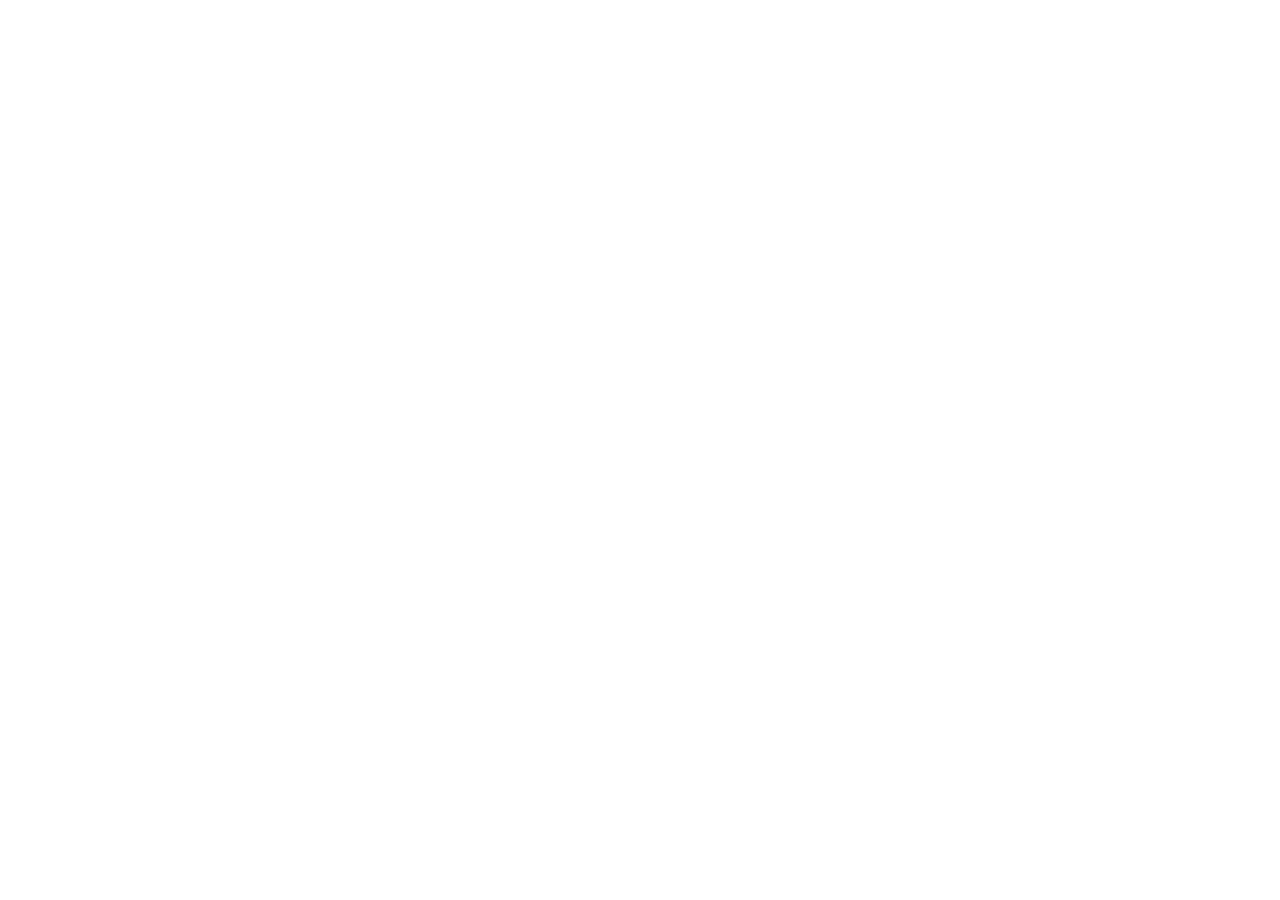
==== index.html @ 736afd5d "Esqueleto" ====
<!DOCTYPE html>
<html>
<head lang="en">
    <meta charset="UTF-8">
    <title>Turnbox - Turnos Online</title>

    <link href="css/main.css" rel="stylesheet">
    <link href="bower_components/font-awesome/css/font-awesome.min.css" rel="stylesheet">
    <link href="bower_components/animate.css/animate.min.css" rel="stylesheet">
</head>
<body>
    <div data-ng-controller="AppCtrl">
        <section id="navbar" class="no-print" data-ng-include="'views/navbar.html'"></section>

        <section data-ui-view class="view-container"></section>
    </div>

    <!-- VENDORS -->
    <script type="text/javascript" src="bower_components/jquery/dist/jquery.min.js"></script>
    <script type="text/javascript" src="bower_components/bootstrap/dist/js/bootstrap.min.js"></script>
    <script type="text/javascript" src="bower_components/angular/angular.min.js"></script>
    <script type="text/javascript" src="bower_components/angular-ui-router/release/angular-ui-router.min.js"></script>

    <script type="text/javascript" src="js/app.js"></script>
    <script type="text/javascript" src="js/shared/main.js"></script>

    <script type="text/javascript" src="js/routes.js"></script>
</body>
</html>
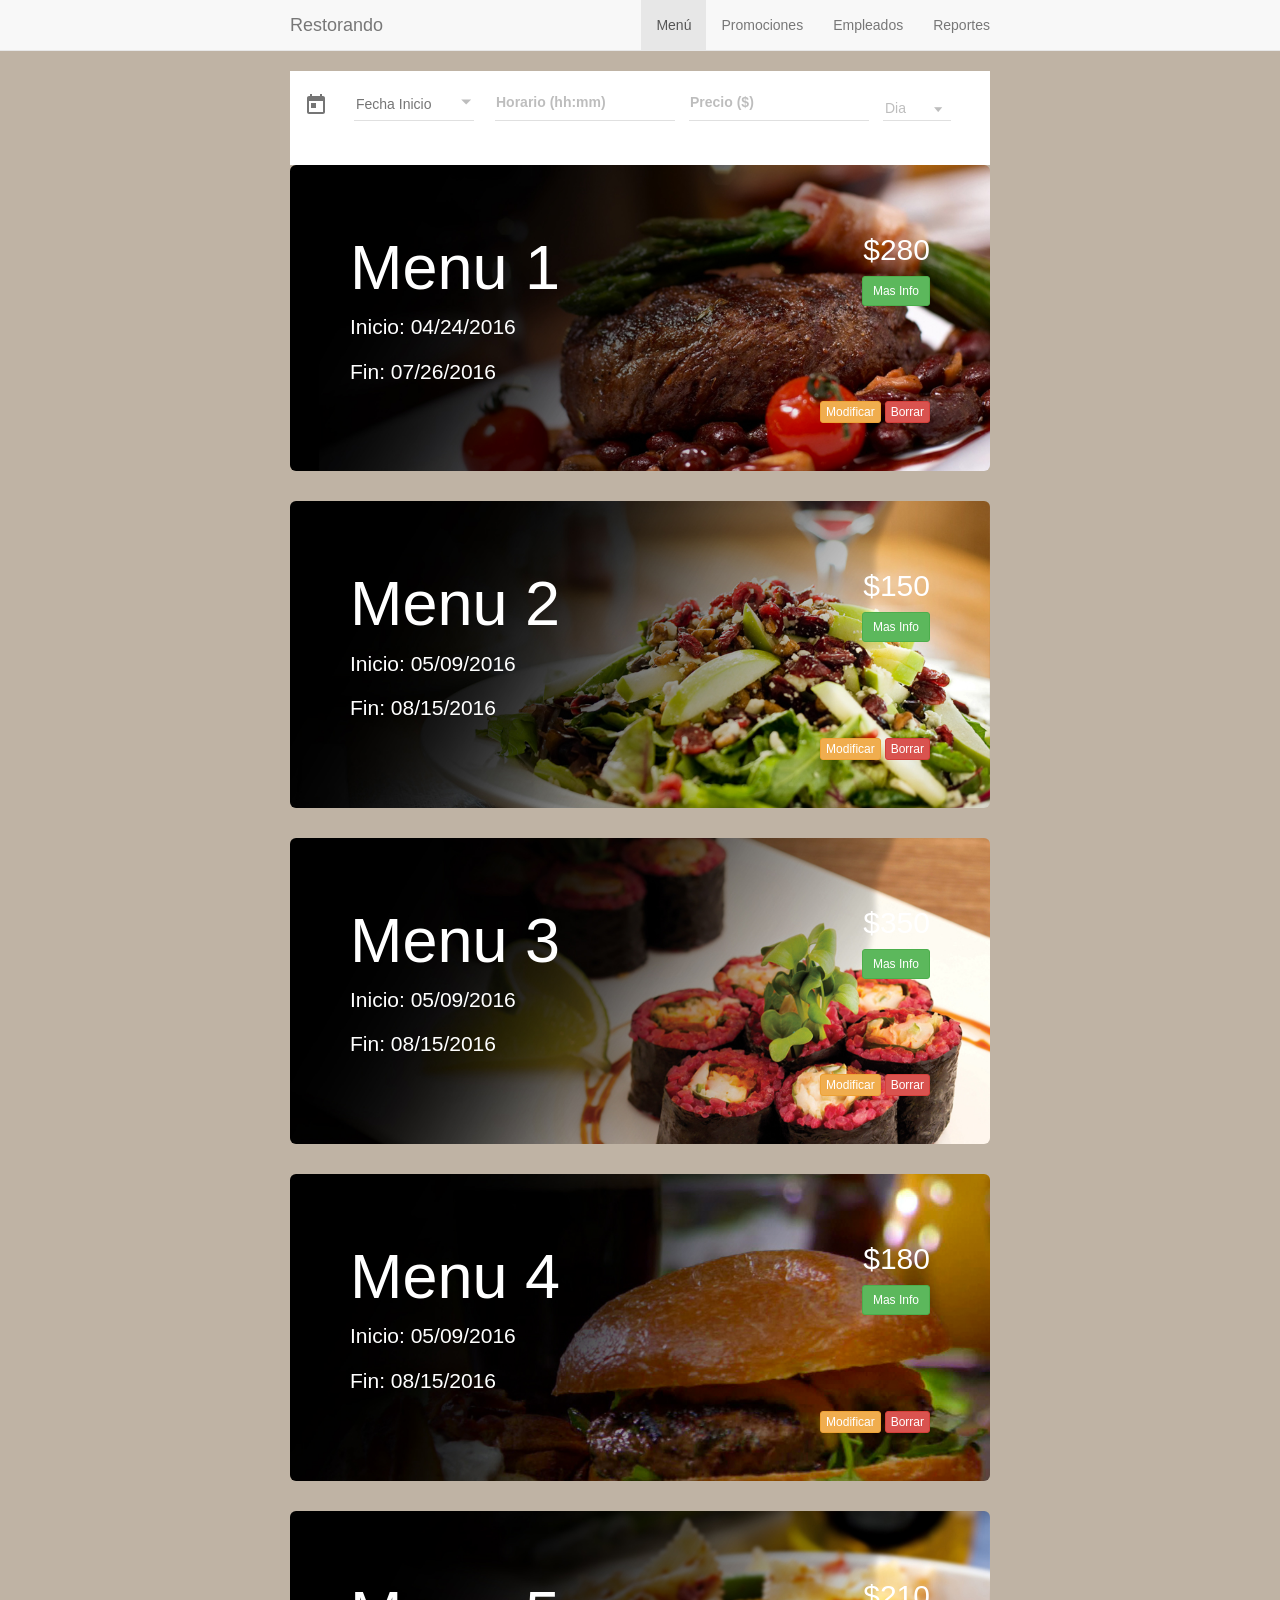
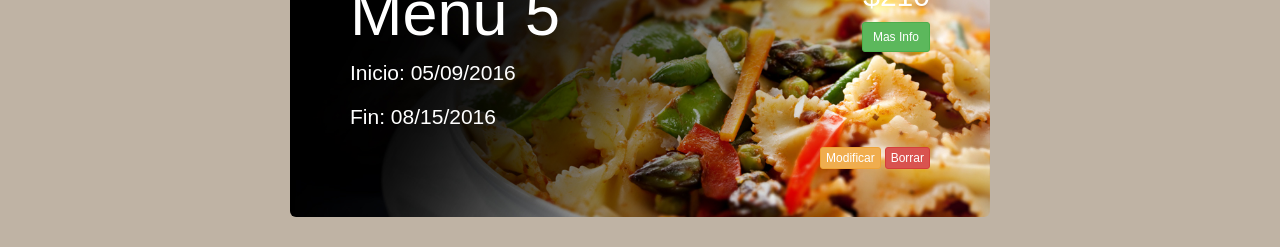
==== commit 8489602a: "Filters and details" ====
--- a/index.html
+++ b/index.html
@@ -7,23 +7,30 @@
     <link href="css/main.css" rel="stylesheet">
     <link href="bower_components/font-awesome/css/font-awesome.min.css" rel="stylesheet">
     <link href="bower_components/animate.css/animate.min.css" rel="stylesheet">
+    <link href="bower_components/angular-material/angular-material.min.css" rel="stylesheet" ></script>
 </head>
-<body>
-    <div data-ng-controller="AppCtrl">
-        <section id="navbar" class="no-print" data-ng-include="'views/navbar.html'"></section>
+<body data-ng-controller="AppCtrl">
 
-        <section data-ui-view class="view-container"></section>
-    </div>
+    <div data-ng-include="'views/navbar.html'"></div>
+
+    <div data-ui-view class="container"></div>
 
     <!-- VENDORS -->
     <script type="text/javascript" src="bower_components/jquery/dist/jquery.min.js"></script>
     <script type="text/javascript" src="bower_components/bootstrap/dist/js/bootstrap.min.js"></script>
     <script type="text/javascript" src="bower_components/angular/angular.min.js"></script>
+    <script type="text/javascript" src="bower_components/angular-animate/angular-animate.min.js"></script>
+    <script type="text/javascript" src="bower_components/angular-aria/angular-aria.min.js"></script>
+    <script type="text/javascript" src="bower_components/angular-material/angular-material.min.js"></script>
     <script type="text/javascript" src="bower_components/angular-ui-router/release/angular-ui-router.min.js"></script>
+    <script type="text/javascript" src="bower_components/moment/min/moment.min.js"></script>
 
     <script type="text/javascript" src="js/app.js"></script>
+    <script type="text/javascript" src="js/routes.js"></script>
+
+    <script type="text/javascript" src="js/directives/MenuItem.js"></script>
+
     <script type="text/javascript" src="js/shared/main.js"></script>
-
-    <script type="text/javascript" src="js/routes.js"></script>
+    <script type="text/javascript" src="js/controllers/MenuCtrl.js"></script>
 </body>
 </html>
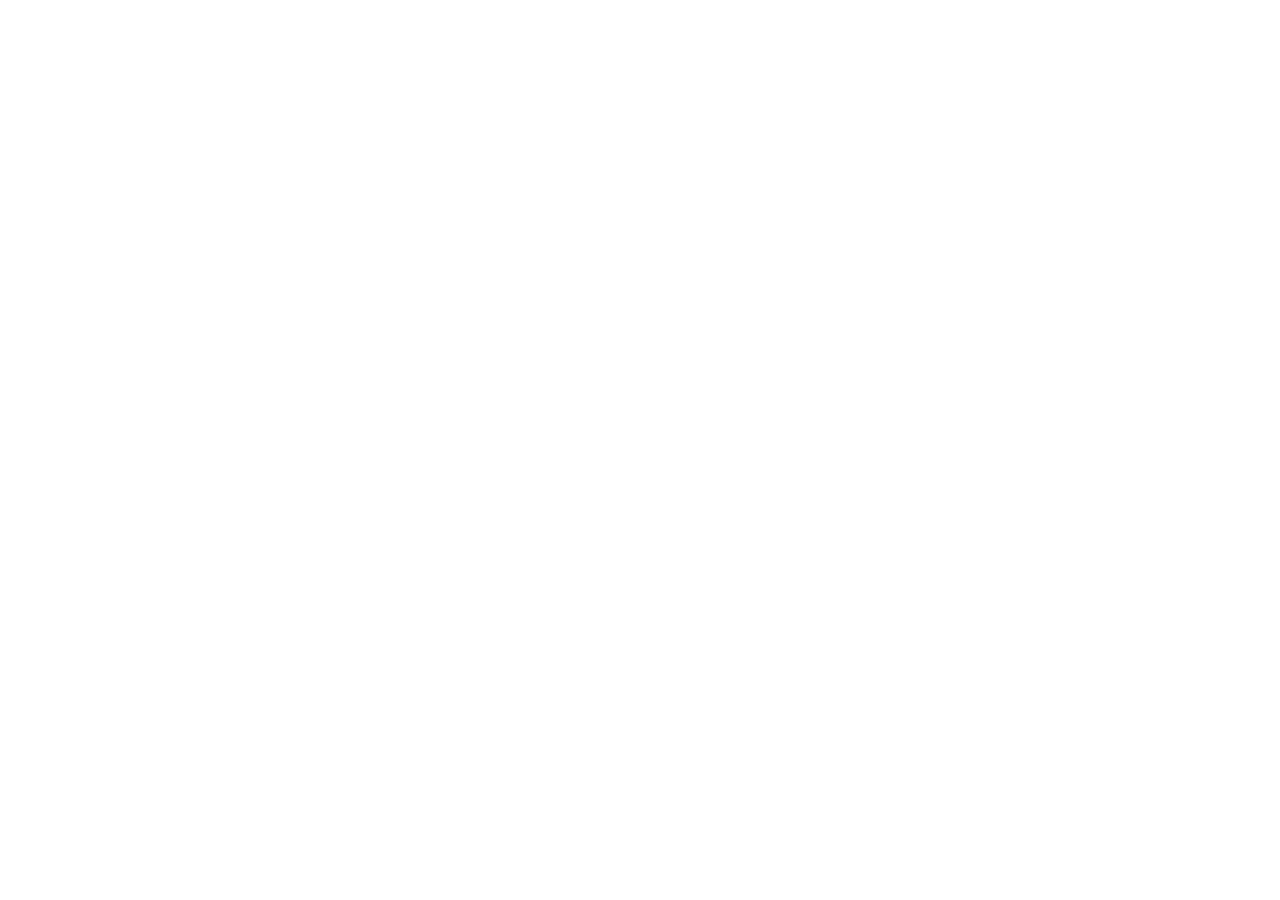
==== commit 5ccc2d31: "route fix" ====
--- a/index.html
+++ b/index.html
@@ -11,7 +11,7 @@
 </head>
 <body data-ng-controller="AppCtrl">
 
-    <div data-ng-include="'views/navbar.html'"></div>
+    <div data-ng-include="'momentous/views/navbar.html'"></div>
 
     <div data-ui-view class="container"></div>
 
